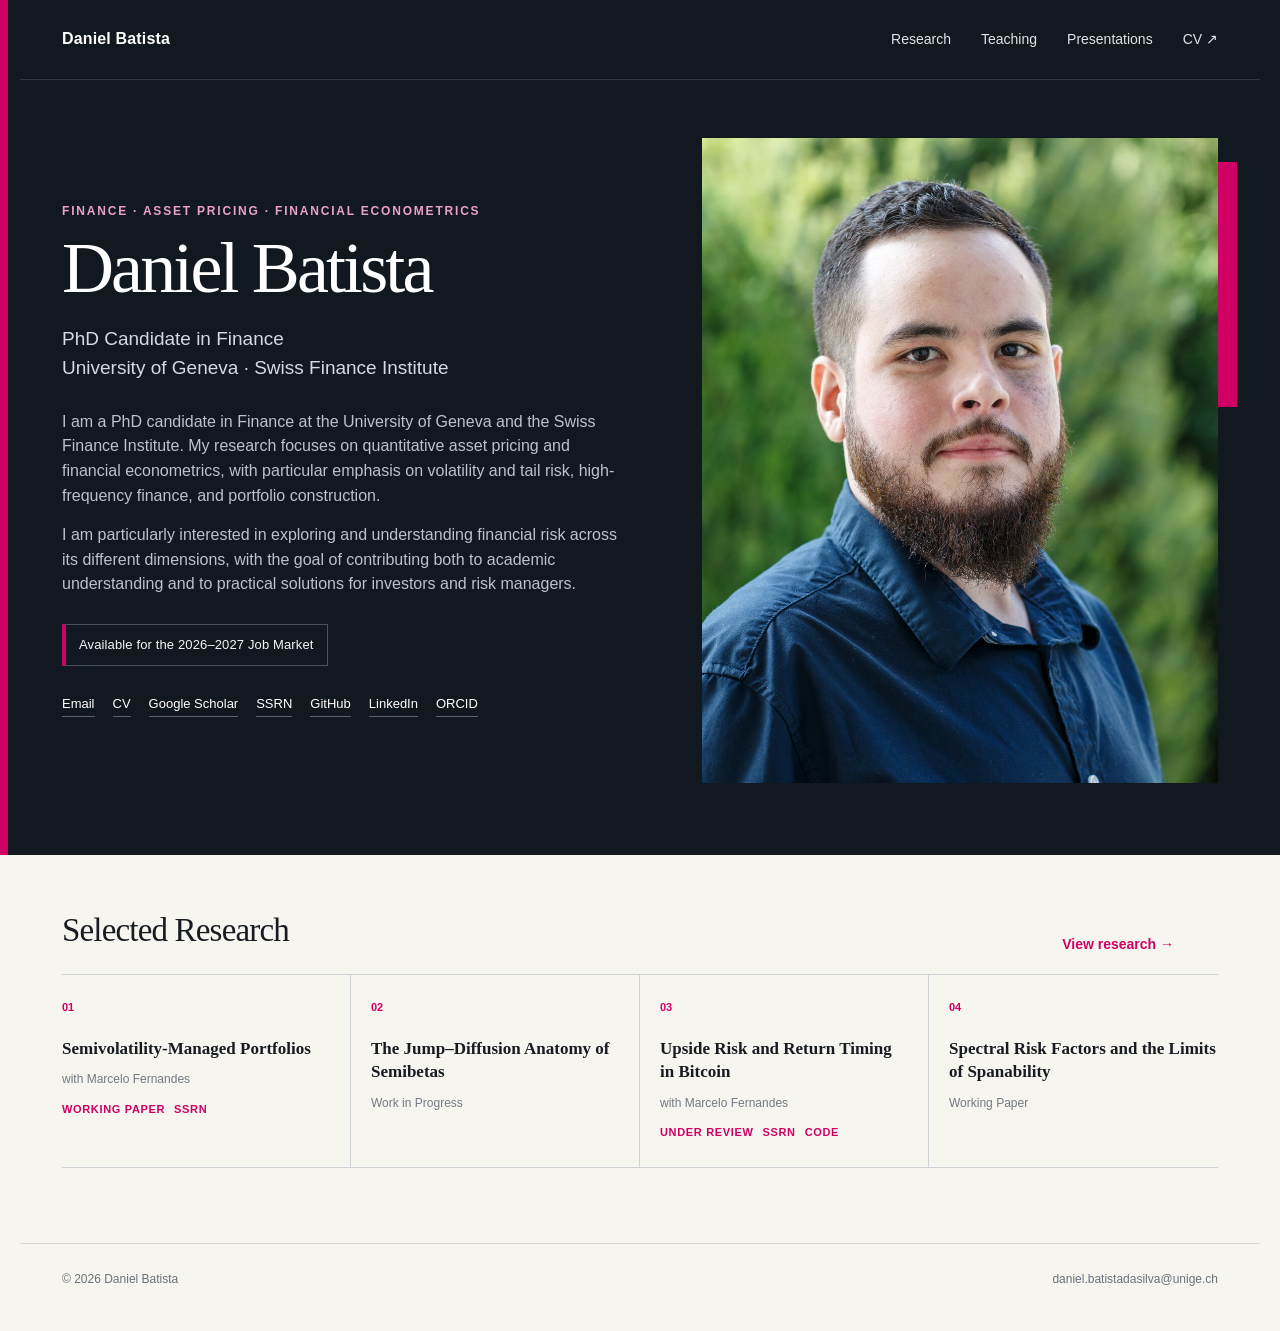
==== index.html @ 569fd729 "Initial website" ====
<!doctype html>
<html lang="en">
<head>
  <meta charset="utf-8">
  <meta name="viewport" content="width=device-width, initial-scale=1">
  <meta name="description" content="Daniel Batista — PhD Candidate in Finance at the University of Geneva and Swiss Finance Institute.">
  <title>Daniel Batista</title>
  <link rel="icon" href="favicon.svg" type="image/svg+xml">
  <link rel="stylesheet" href="assets/css/style.css">
</head>
<body>
  <section class="dark-shell hero-shell">
    <nav class="site-nav" aria-label="Main navigation">
      <a class="brand" href="index.html">Daniel Batista</a>
      <div class="nav-links">
        <a href="research.html">Research</a>
        <a href="teaching.html">Teaching</a>
        <a href="presentations.html">Presentations</a>
        <a href="files/CV_Daniel_Batista.pdf" target="_blank" rel="noopener">CV ↗</a>
      </div>
    </nav>

    <div class="hero">
      <div>
        <p class="kicker">Finance · Asset Pricing · Financial Econometrics</p>
        <h1>Daniel Batista</h1>
        <div class="role">PhD Candidate in Finance<br>University of Geneva · Swiss Finance Institute</div>
        <div class="bio">
          <p>I am a PhD candidate in Finance at the University of Geneva and the Swiss Finance Institute. My research focuses on quantitative asset pricing and financial econometrics, with particular emphasis on volatility and tail risk, high-frequency finance, and portfolio construction.</p>
          <p>I am particularly interested in exploring and understanding financial risk across its different dimensions, with the goal of contributing both to academic understanding and to practical solutions for investors and risk managers.</p>
        </div>
        <div class="job-market">Available for the 2026–2027 Job Market</div>
        <div class="profile-links" aria-label="Professional links">
          <a href="mailto:daniel.batistadasilva@unige.ch">Email</a>
          <a href="files/CV_Daniel_Batista.pdf" target="_blank" rel="noopener">CV</a>
          <a href="https://scholar.google.com/citations?user=-Rb79okAAAAJ" target="_blank" rel="noopener">Google Scholar</a>
          <a href="https://papers.ssrn.com/sol3/cf_dev/AbsByAuth.cfm?per_id=6822443" target="_blank" rel="noopener">SSRN</a>
          <a href="https://github.com/DanielBatistaDaSilva" target="_blank" rel="noopener">GitHub</a>
          <a href="https://www.linkedin.com/in/daniel-batista-826a87156" target="_blank" rel="noopener">LinkedIn</a>
          <a href="https://orcid.org/0009-0001-9235-0440" target="_blank" rel="noopener">ORCID</a>
        </div>
      </div>
      <div class="photo-box">
        <img src="assets/img/daniel-profile.jpg" alt="Portrait of Daniel Batista">
      </div>
    </div>
  </section>

  <section class="home-research">
    <div class="section-head">
      <h2>Selected Research</h2>
      <div class="section-intro"><a href="research.html">View research →</a></div>
    </div>

    <div class="paper-grid">
      <article class="paper-card">
        <div class="paper-number">01</div>
        <h3>Semivolatility-Managed Portfolios</h3>
        <div class="paper-meta">with Marcelo Fernandes</div>
        <div class="paper-tags"><span>Working Paper</span><a href="https://papers.ssrn.com/sol3/papers.cfm?abstract_id=4891824" target="_blank" rel="noopener">SSRN</a></div>
      </article>

      <article class="paper-card">
        <div class="paper-number">02</div>
        <h3>The Jump–Diffusion Anatomy of Semibetas</h3>
        <div class="paper-meta">Work in Progress</div>
      </article>

      <article class="paper-card">
        <div class="paper-number">03</div>
        <h3>Upside Risk and Return Timing in Bitcoin</h3>
        <div class="paper-meta">with Marcelo Fernandes</div>
        <div class="paper-tags"><span>Under Review</span><a href="https://papers.ssrn.com/sol3/papers.cfm?abstract_id=7226305" target="_blank" rel="noopener">SSRN</a><a href="https://github.com/DanielBatistaDaSilva/upside-risk-return-timing-bitcoin" target="_blank" rel="noopener">Code</a></div>
      </article>

      <article class="paper-card">
        <div class="paper-number">04</div>
        <h3>Spectral Risk Factors and the Limits of Spanability</h3>
        <div class="paper-meta">Working Paper</div>
      </article>
    </div>
  </section>

  <footer class="site-footer">
    <span>© 2026 Daniel Batista</span>
    <a href="mailto:daniel.batistadasilva@unige.ch">daniel.batistadasilva@unige.ch</a>
  </footer>
</body>
</html>
---- assets/css/style.css ----
:root {
  --night: #121820;
  --night-2: #171f29;
  --paper: #f7f5ef;
  --paper-2: #fbfaf6;
  --ink: #171c23;
  --muted: #69727d;
  --muted-dark: #bac2cc;
  --magenta: #cf0063;
  --magenta-soft: #e9a2c5;
  --line-dark: #303741;
  --line: #d8d7d2;
  --max: 1240px;
}

* { box-sizing: border-box; }
html { scroll-behavior: smooth; }
body {
  margin: 0;
  background: var(--paper);
  color: var(--ink);
  font-family: Arial, Helvetica, sans-serif;
  line-height: 1.55;
  -webkit-font-smoothing: antialiased;
}

a { color: inherit; }
a:focus-visible { outline: 2px solid var(--magenta); outline-offset: 4px; }

/* Shared dark shell */
.dark-shell {
  position: relative;
  overflow: hidden;
  background: var(--night);
  color: #fff;
}
.dark-shell::before {
  content: "";
  position: absolute;
  inset: 0 auto 0 0;
  width: 8px;
  background: var(--magenta);
}

.site-nav {
  max-width: var(--max);
  margin: 0 auto;
  padding: 27px 42px;
  display: flex;
  justify-content: space-between;
  align-items: center;
  gap: 28px;
  border-bottom: 1px solid var(--line-dark);
}
.brand {
  color: #fff;
  text-decoration: none;
  font-weight: 700;
  letter-spacing: .01em;
}
.nav-links {
  display: flex;
  align-items: center;
  gap: 30px;
  font-size: 14px;
}
.nav-links a {
  color: #dfe3e8;
  text-decoration: none;
  transition: color .16s ease;
}
.nav-links a:hover,
.nav-links a.active { color: #fff; }
.nav-links a.active { border-bottom: 2px solid var(--magenta); padding-bottom: 5px; }

/* Home hero */
.hero-shell { min-height: 700px; }
.hero {
  max-width: var(--max);
  margin: 0 auto;
  padding: 58px 42px 72px;
  display: grid;
  grid-template-columns: 1.05fr .95fr;
  gap: 70px;
  align-items: center;
}
.kicker,
.page-kicker {
  margin: 0;
  color: var(--magenta-soft);
  font-size: 12px;
  line-height: 1.4;
  font-weight: 700;
  letter-spacing: .15em;
  text-transform: uppercase;
}
.hero h1,
.page-hero h1 {
  font-family: Georgia, "Times New Roman", serif;
  font-weight: 400;
  letter-spacing: -.04em;
}
.hero h1 {
  margin: 12px 0 20px;
  font-size: clamp(54px, 6vw, 72px);
  line-height: 1;
}
.role {
  margin-bottom: 27px;
  color: #d4dae2;
  font-size: 19px;
}
.bio {
  max-width: 680px;
  color: var(--muted-dark);
  font-size: 16px;
}
.bio p { margin: 0; }
.bio p + p { margin-top: 14px; }
.job-market {
  display: inline-block;
  margin-top: 27px;
  padding: 10px 13px;
  border: 1px solid #48515d;
  border-left: 4px solid var(--magenta);
  color: #f4f5f6;
  font-size: 13px;
  letter-spacing: .01em;
}
.profile-links {
  display: flex;
  flex-wrap: wrap;
  gap: 10px 18px;
  margin-top: 28px;
  font-size: 13px;
}
.profile-links a {
  color: #fff;
  text-decoration: none;
  border-bottom: 1px solid #59616c;
  padding-bottom: 2px;
}
.profile-links a:hover { border-bottom-color: var(--magenta-soft); }
.photo-box { position: relative; }
.photo-box img {
  display: block;
  width: 100%;
  aspect-ratio: 4 / 5;
  object-fit: cover;
  object-position: 50% 42%;
  filter: saturate(.9) contrast(1.02);
}
.photo-box::after {
  content: "";
  position: absolute;
  right: -19px;
  top: 24px;
  width: 19px;
  height: 38%;
  background: var(--magenta);
}

/* Home research */
.home-research {
  max-width: var(--max);
  margin: 0 auto;
  padding: 50px 42px 75px;
}
.section-head {
  display: grid;
  grid-template-columns: 1fr 2fr;
  gap: 70px;
  align-items: end;
  margin-bottom: 18px;
}
.section-head h2,
.content-title {
  margin: 0;
  font-family: Georgia, "Times New Roman", serif;
  font-weight: 400;
  letter-spacing: -.025em;
}
.section-head h2 { font-size: 33px; }
.section-intro {
  max-width: 680px;
  color: #68717c;
  font-size: 14px;
  text-align: right;
}
.section-intro a {
  margin-left: 0;
  color: var(--magenta);
  text-decoration: none;
  white-space: nowrap;
  font-weight: 700;
}
.paper-grid {
  display: grid;
  grid-template-columns: repeat(4, 1fr);
  border-top: 1px solid #cfd2d5;
  border-bottom: 1px solid #cfd2d5;
}
.paper-card {
  min-height: 182px;
  padding: 24px 20px 26px;
  border-right: 1px solid #cfd2d5;
}
.paper-card:first-child { padding-left: 0; }
.paper-card:last-child { border-right: 0; padding-right: 0; }
.paper-number {
  margin-bottom: 21px;
  color: var(--magenta);
  font-size: 11px;
  font-weight: 700;
}
.paper-card h3 {
  margin: 0;
  font-family: Georgia, "Times New Roman", serif;
  font-size: 17px;
  line-height: 1.38;
  font-weight: 600;
}
.paper-meta {
  margin-top: 10px;
  color: #727a84;
  font-size: 12px;
}
.paper-tags {
  display: flex;
  flex-wrap: wrap;
  gap: 6px 9px;
  margin-top: 12px;
  color: var(--magenta);
  font-size: 11px;
  font-weight: 700;
  letter-spacing: .06em;
  text-transform: uppercase;
}
.paper-tags a { text-decoration: none; }
.paper-tags a:hover { text-decoration: underline; text-underline-offset: 3px; }

/* Inner pages */
.page-hero {
  max-width: var(--max);
  margin: 0 auto;
  padding: 56px 42px 64px;
}
.page-hero h1 {
  margin: 10px 0 14px;
  font-size: clamp(42px, 5vw, 60px);
  line-height: 1.05;
}
.page-hero p:last-child {
  max-width: 760px;
  margin: 0;
  color: var(--muted-dark);
  font-size: 16px;
}
.content {
  max-width: var(--max);
  margin: 0 auto;
  padding: 54px 42px 80px;
}

/* Research page */
.research-list { border-top: 1px solid var(--line); }
.research-paper {
  display: grid;
  grid-template-columns: minmax(0, 1fr) 160px;
  gap: 36px;
  padding: 30px 0 32px;
  border-bottom: 1px solid var(--line);
}
.research-paper h2 {
  margin: 0;
  font-family: Georgia, "Times New Roman", serif;
  font-size: 24px;
  font-weight: 600;
  line-height: 1.3;
}
.coauthors { margin: 5px 0 0; color: var(--muted); font-size: 14px; }
.paper-desc { max-width: 850px; margin: 14px 0 0; color: #4f5965; font-size: 15px; }
.research-side { text-align: right; }
.status { color: var(--muted); font-size: 13px; font-style: italic; }
.research-links { display: flex; justify-content: flex-end; gap: 12px; margin-top: 10px; }
.research-links a {
  color: var(--magenta);
  text-decoration: none;
  font-size: 12px;
  font-weight: 700;
  letter-spacing: .05em;
  text-transform: uppercase;
}

/* Teaching */
.entry-list { border-top: 1px solid var(--line); }
.entry {
  display: grid;
  grid-template-columns: 1fr 150px;
  gap: 30px;
  padding: 27px 0 29px;
  border-bottom: 1px solid var(--line);
}
.entry h2 {
  margin: 0 0 10px;
  font-family: Georgia, "Times New Roman", serif;
  font-size: 22px;
  font-weight: 600;
}
.entry p { margin: 6px 0; color: #4f5965; font-size: 15px; }
.entry-year { text-align: right; color: var(--muted); font-size: 13px; }
.label { color: var(--ink); font-weight: 700; }

/* Presentations */
.year-block {
  display: grid;
  grid-template-columns: 92px 1fr;
  gap: 28px;
  padding: 28px 0;
  border-top: 1px solid var(--line);
}
.year-block:last-child { border-bottom: 1px solid var(--line); }
.year {
  color: var(--magenta);
  font-family: Georgia, "Times New Roman", serif;
  font-size: 21px;
  font-weight: 600;
}
.event { margin-bottom: 24px; }
.event:last-child { margin-bottom: 0; }
.event-name { font-weight: 700; font-size: 15px; }
.event-detail { margin-top: 4px; color: var(--muted); font-size: 14px; }
.event-detail em { color: #4f5965; }

/* Footer and 404 */
.site-footer {
  max-width: var(--max);
  margin: 0 auto;
  padding: 26px 42px 42px;
  border-top: 1px solid var(--line);
  color: var(--muted);
  font-size: 12px;
  display: flex;
  justify-content: space-between;
  gap: 20px;
}
.site-footer a { color: var(--muted); text-decoration: none; }
.error-wrap { min-height: 70vh; display: grid; align-items: center; }
.error-link { color: var(--magenta); text-decoration: none; font-weight: 700; }

@media (max-width: 860px) {
  .hero-shell { min-height: 0; }
  .site-nav { padding: 20px 22px; align-items: flex-start; gap: 15px; }
  .nav-links { gap: 15px; flex-wrap: wrap; justify-content: flex-end; }
  .hero { padding: 38px 22px 55px; grid-template-columns: 1fr; gap: 38px; }
  .photo-box { order: -1; width: min(82vw, 340px); }
  .hero h1 { font-size: clamp(48px, 13vw, 58px); }
  .home-research, .content { padding-left: 22px; padding-right: 22px; }
  .page-hero { padding: 42px 22px 50px; }
  .section-head { grid-template-columns: 1fr; gap: 12px; }
  .paper-grid { grid-template-columns: 1fr; }
  .paper-card { min-height: 0; padding: 20px 0; border-right: 0; border-bottom: 1px solid #cfd2d5; }
  .paper-card:last-child { border-bottom: 0; }
  .research-paper, .entry { grid-template-columns: 1fr; gap: 8px; }
  .research-side, .entry-year { text-align: left; }
  .research-links { justify-content: flex-start; }
  .year-block { grid-template-columns: 1fr; gap: 10px; }
  .site-footer { padding-left: 22px; padding-right: 22px; flex-direction: column; gap: 7px; }
}

@media (max-width: 560px) {
  .site-nav { flex-direction: column; }
  .nav-links { justify-content: flex-start; font-size: 13px; }
  .photo-box { width: min(86vw, 330px); }
  .role { font-size: 17px; }
}
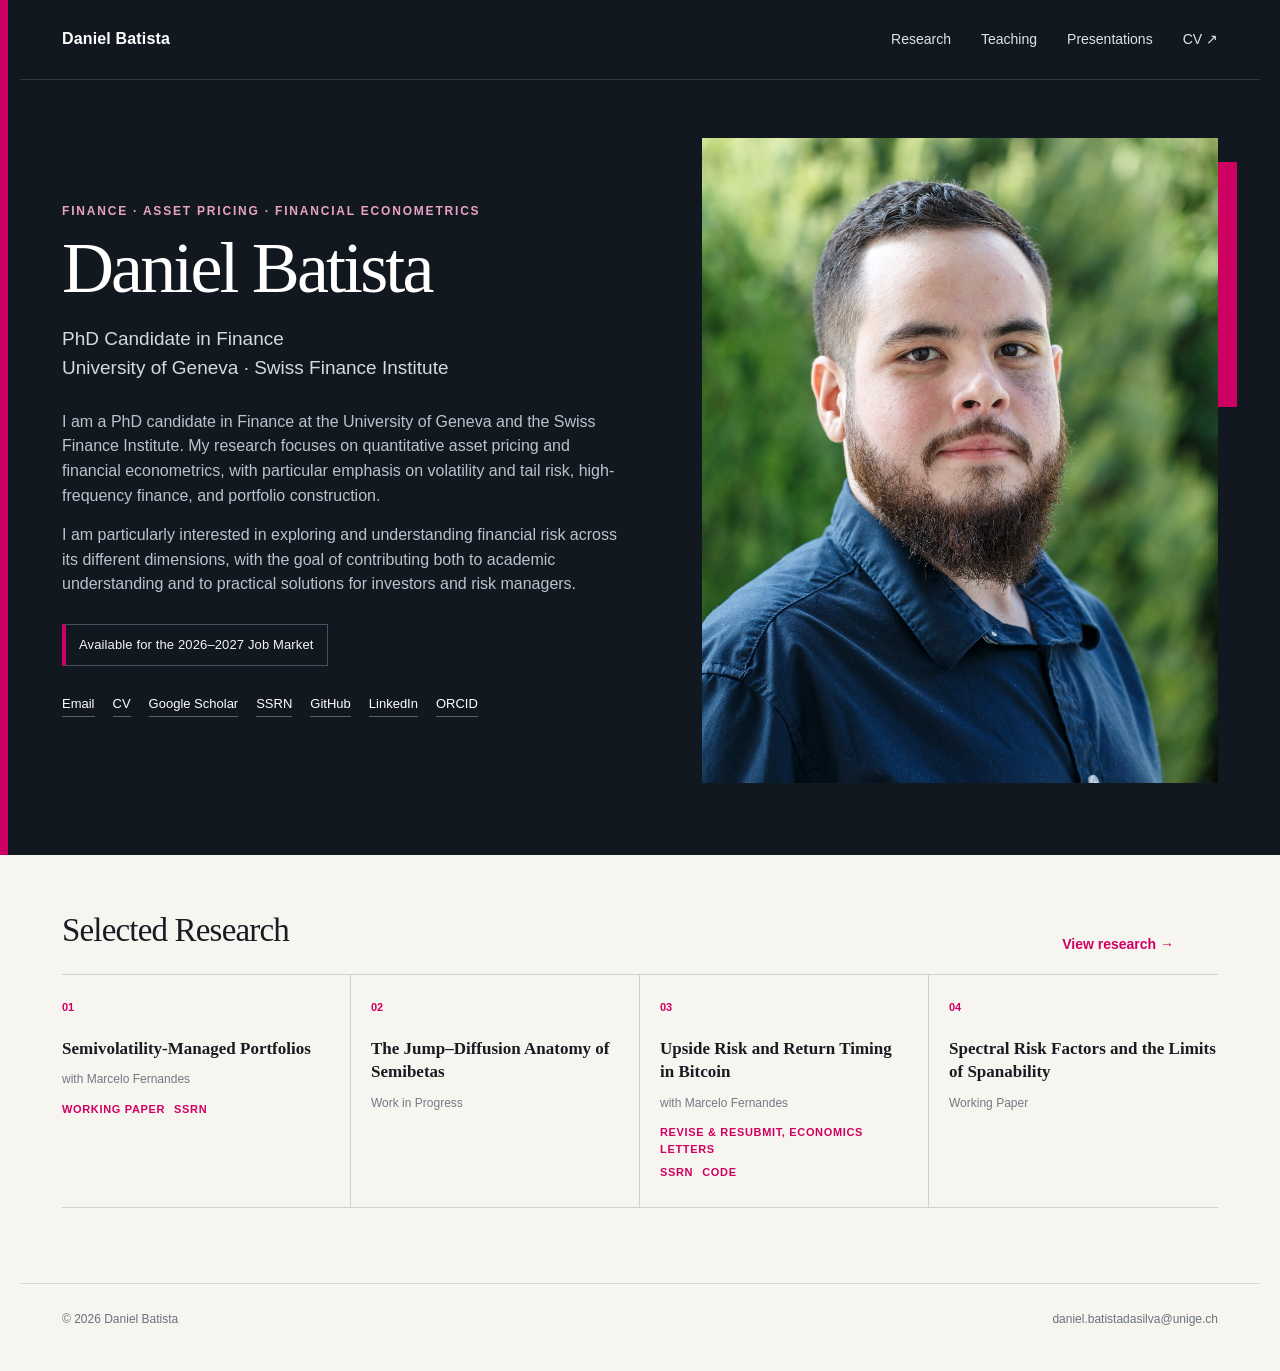
==== commit 45cef23f: "Update Bitcoin paper status" ====
--- a/index.html
+++ b/index.html
@@ -70,7 +70,7 @@
         <div class="paper-number">03</div>
         <h3>Upside Risk and Return Timing in Bitcoin</h3>
         <div class="paper-meta">with Marcelo Fernandes</div>
-        <div class="paper-tags"><span>Under Review</span><a href="https://papers.ssrn.com/sol3/papers.cfm?abstract_id=7226305" target="_blank" rel="noopener">SSRN</a><a href="https://github.com/DanielBatistaDaSilva/upside-risk-return-timing-bitcoin" target="_blank" rel="noopener">Code</a></div>
+        <div class="paper-tags"><span>Revise &amp; Resubmit, Economics Letters</span><a href="https://papers.ssrn.com/sol3/papers.cfm?abstract_id=7226305" target="_blank" rel="noopener">SSRN</a><a href="https://github.com/DanielBatistaDaSilva/upside-risk-return-timing-bitcoin" target="_blank" rel="noopener">Code</a></div>
       </article>
 
       <article class="paper-card">
